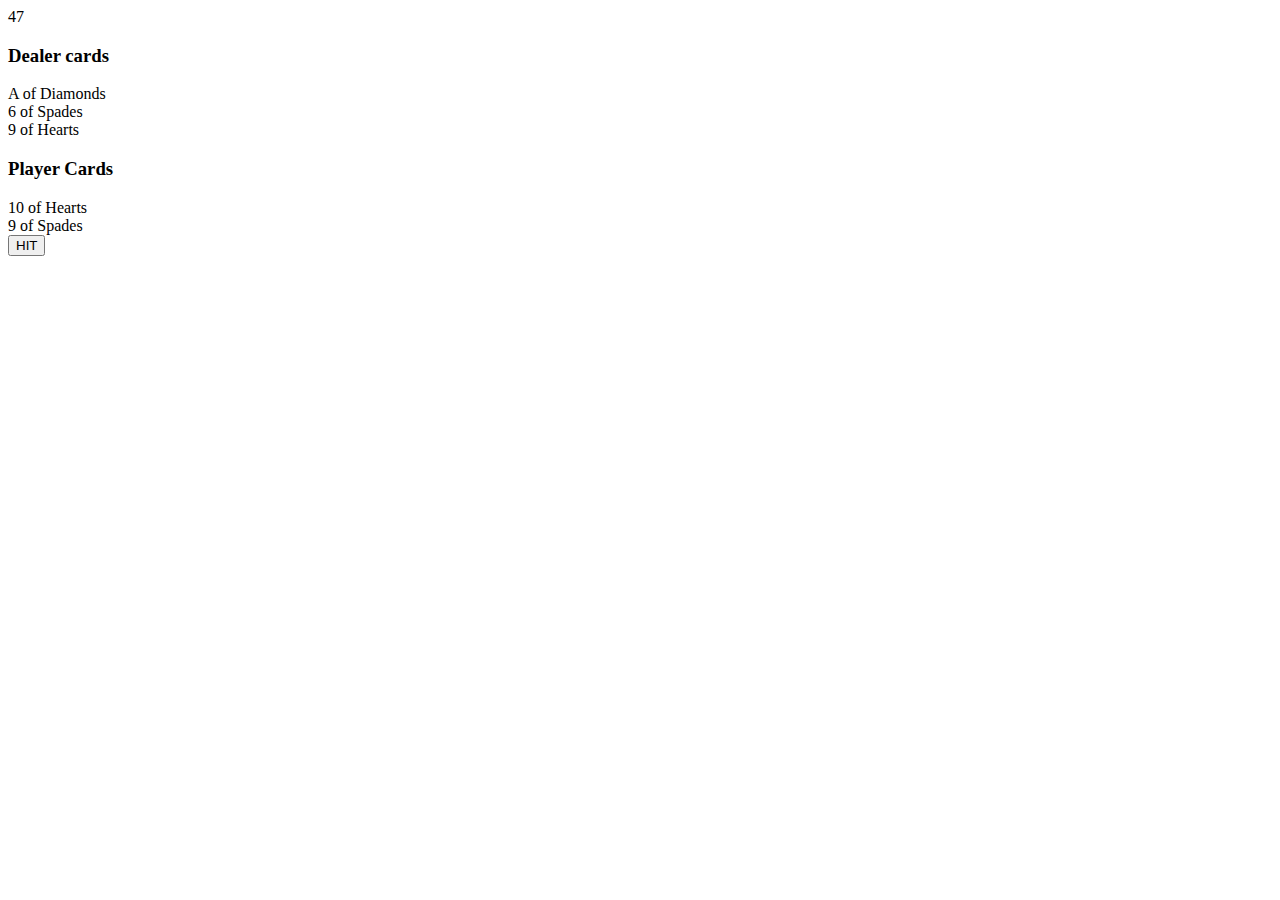
==== index.html @ 9b5a75bc "deal cards with hit button" ====
<!DOCTYPE html>
<html lang="en">
<head>
    <meta charset="UTF-8">
    <meta name="viewport" content="width=device-width, initial-scale=1.0">
    <meta http-equiv="X-UA-Compatible" content="ie=edge">
    <title>Blackjack</title>

    <!--styles-->
    <style></style>

   
</head>
<body>
    <div id="deck"></div>
    <div>
        <h3>Dealer cards</h3>
        <div id="dealer"></div>
    </div>
   <div>
       <h3>Player Cards</h3>
       <div id="player1"></div>
   </div>
   
    <button id="hit">HIT</button>
</body>
 <!--scripts -->
 <script src="./js/main.js"></script>
</html>
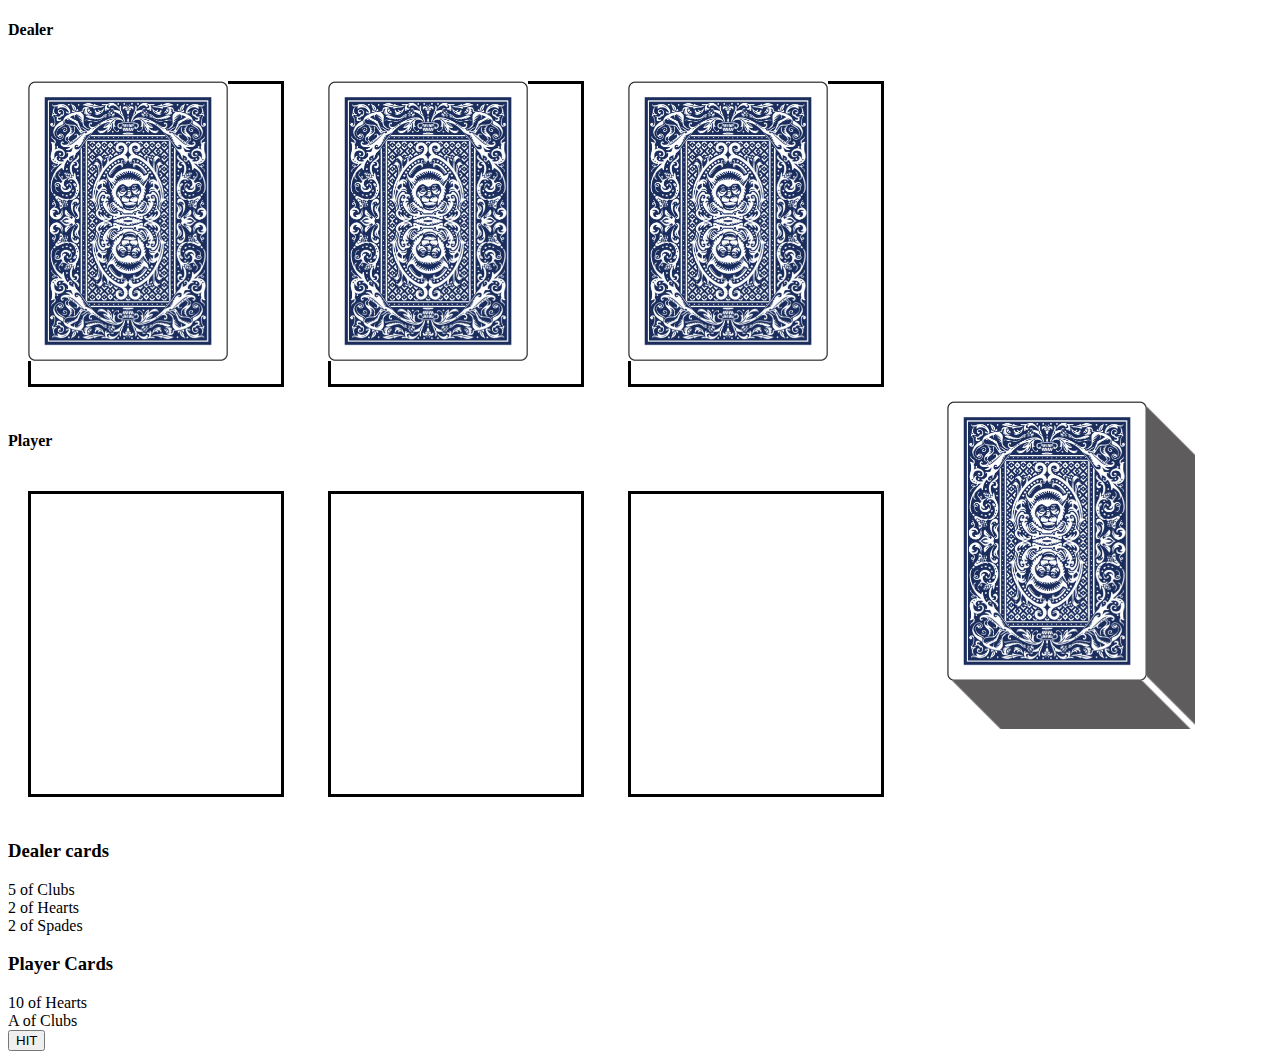
==== commit dfa28858: "merged with animations" ====
--- a/index.html
+++ b/index.html
@@ -7,12 +7,27 @@
     <title>Blackjack</title>
 
     <!--styles-->
-    <style></style>
+    <link rel="stylesheet" href="./flipping-card-css/fliping.css">
 
    
 </head>
 <body>
-    <div id="deck"></div>
+
+<div id="dealerCards">
+        <h4>Dealer</h4>
+        <div class="cardsPlaceholder"></div>
+        <div class="cardsPlaceholder"></div>
+        <div class="cardsPlaceholder"></div>
+    </div>
+    <div id="playerCards">
+        <h4>Player</h4>
+        <div class="cardsPlaceholder"></div>
+        <div class="cardsPlaceholder"></div>
+        <div class="cardsPlaceholder"></div>
+    
+    </div>
+    
+    <div id="playTable"></div>
     <div>
         <h3>Dealer cards</h3>
         <div id="dealer"></div>
--- a/flipping-card-css/fliping.css
+++ b/flipping-card-css/fliping.css
@@ -0,0 +1,75 @@
+/* entire container, keeps perspective */
+.flip-container {
+  perspective: 1000px;
+}
+/* flip the pane when hovered */
+/*.flip-container:hover .flipper,*/
+.flip-container.hover .flipper {
+  transform: rotateY(180deg);
+}
+
+.flip-container,
+.back,
+.front {
+  width: 320px;
+  height: 480px;
+}
+
+/* flip speed goes here */
+.flipper {
+  transition: 0.6s;
+  transform-style: preserve-3d;
+  position: relative;
+}
+
+/* hide front of pane during swap */
+.back,
+.front {
+  backface-visibility: hidden;
+
+  position: absolute;
+  top: 0;
+  left: 0;
+}
+
+/* back pane, placed above front */
+.back {
+  z-index: 2;
+  /* for firefox 31 */
+  transform: rotateY(0deg);
+}
+
+/* front, initially hidden pane */
+.front {
+  transform: rotateY(180deg);
+}
+
+
+/**/
+#playTable {
+  position: absolute;
+  top: 450px;
+  left: 996px;
+}
+.card{
+  width:200px;
+  height:280px;
+  position: fixed;
+  bottom:0;
+  right:0;
+}
+
+.cardsPlaceholder{
+  border:3px solid;
+  width:250px;
+  height: 300px;;
+  margin:20px;
+  display: inline-block;
+}
+.back {
+    background: url('./assets/playing-card2.jpg');
+    background-size:     cover;                     
+    background-repeat:   no-repeat;
+    background-position: center center;  
+    transition: 2s;
+}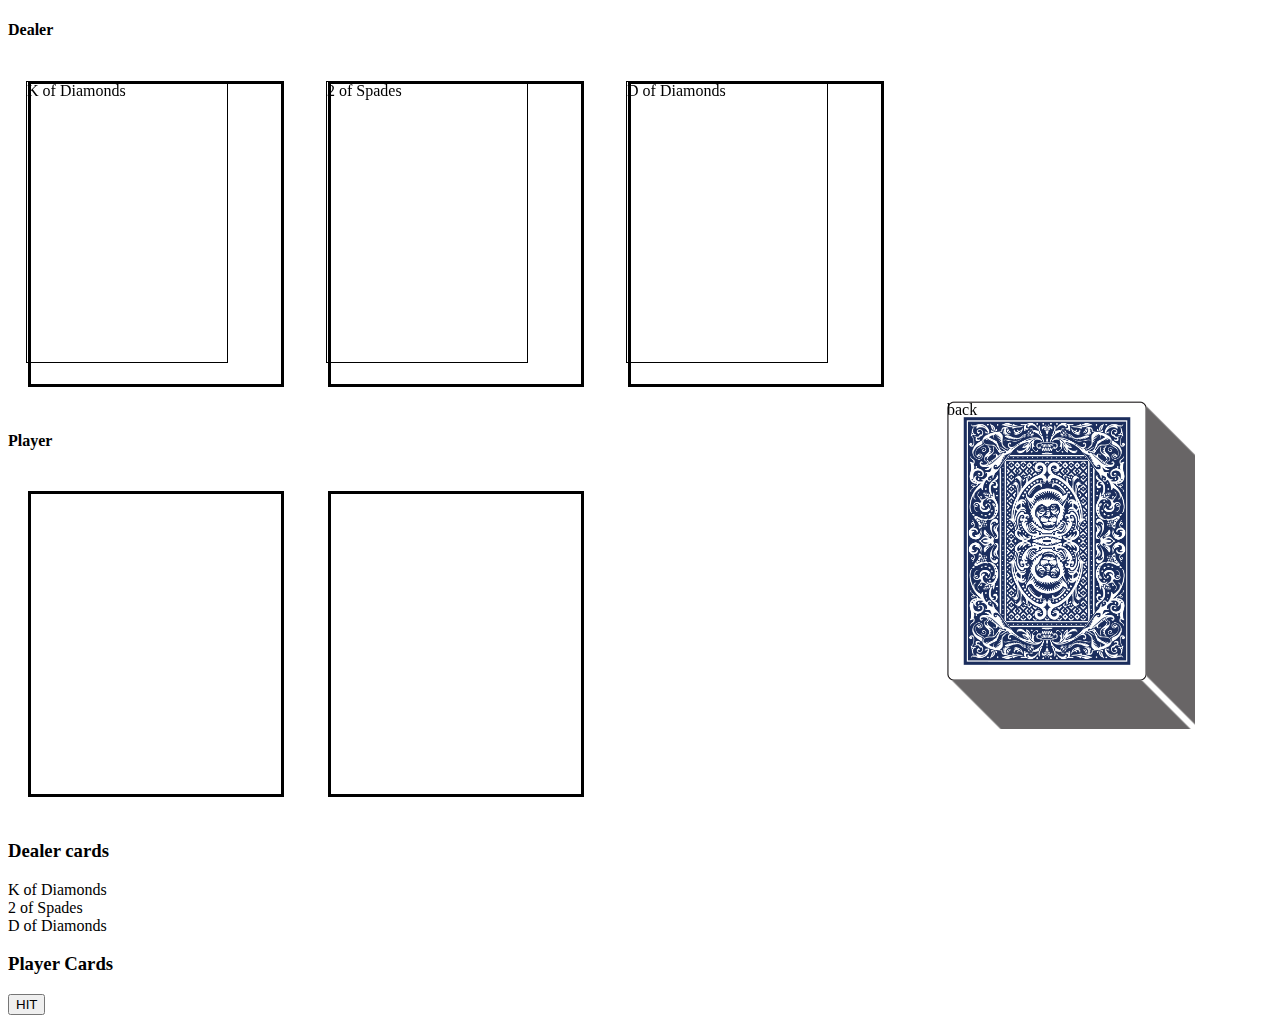
==== commit 46bb4614: "front side of the cards" ====
--- a/index.html
+++ b/index.html
@@ -23,8 +23,6 @@
         <h4>Player</h4>
         <div class="cardsPlaceholder"></div>
         <div class="cardsPlaceholder"></div>
-        <div class="cardsPlaceholder"></div>
-    
     </div>
     
     <div id="playTable"></div>
--- a/flipping-card-css/fliping.css
+++ b/flipping-card-css/fliping.css
@@ -11,13 +11,13 @@
 .flip-container,
 .back,
 .front {
-  width: 320px;
-  height: 480px;
+  width: 200px;
+  height: 280px;
 }
 
 /* flip speed goes here */
 .flipper {
-  transition: 0.6s;
+  transition: 2s;
   transform-style: preserve-3d;
   position: relative;
 }
@@ -42,6 +42,7 @@
 /* front, initially hidden pane */
 .front {
   transform: rotateY(180deg);
+  border:1px solid;
 }
 
 
@@ -57,6 +58,7 @@
   position: fixed;
   bottom:0;
   right:0;
+  transition: 2s;
 }
 
 .cardsPlaceholder{
@@ -71,5 +73,5 @@
     background-size:     cover;                     
     background-repeat:   no-repeat;
     background-position: center center;  
-    transition: 2s;
+   
 }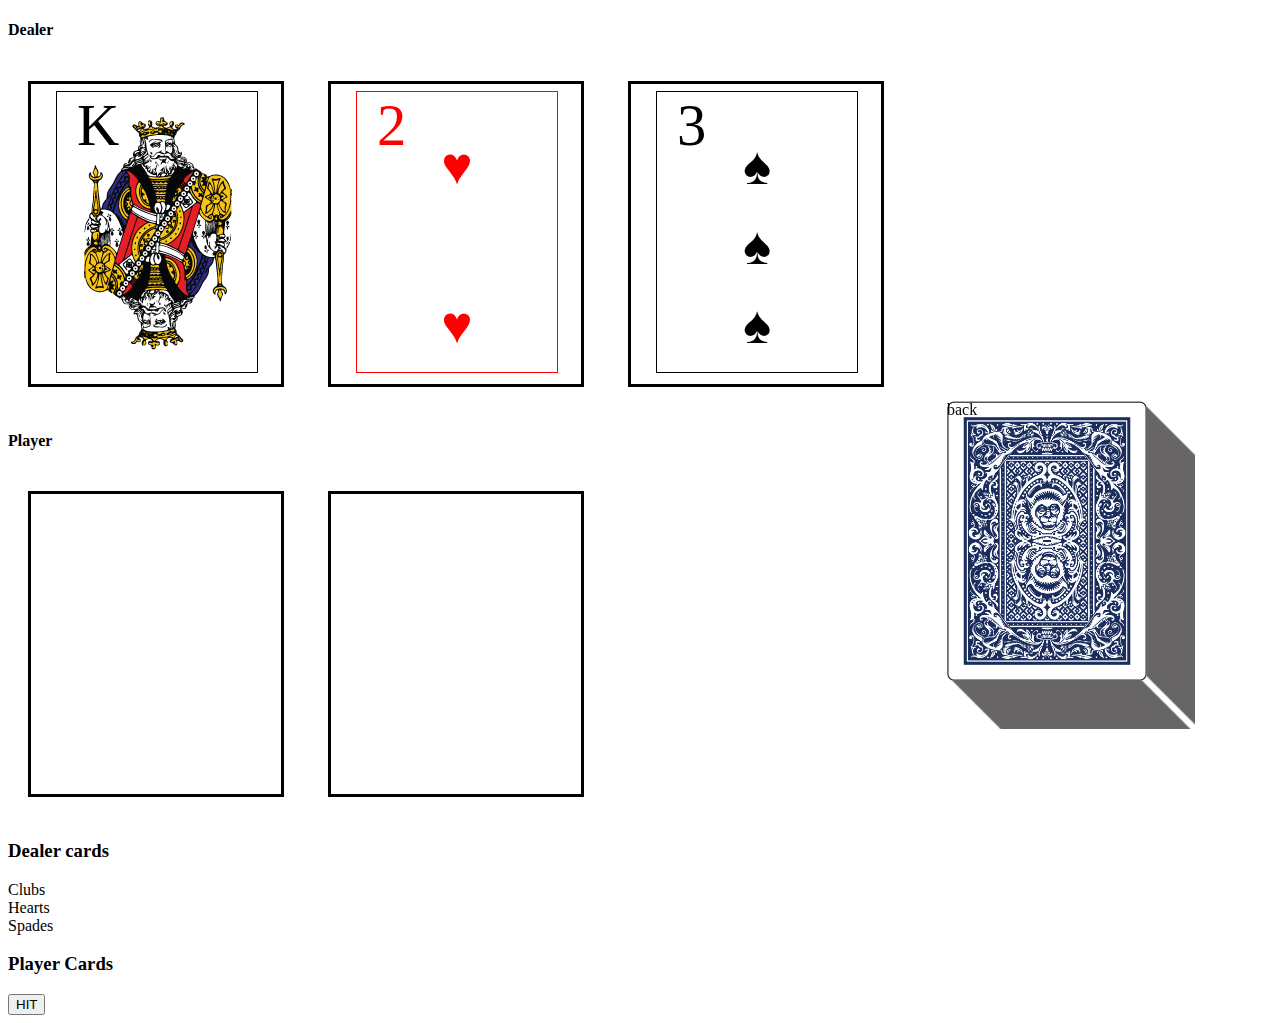
==== commit af73e706: "cards designed" ====
--- a/index.html
+++ b/index.html
@@ -8,6 +8,7 @@
 
     <!--styles-->
     <link rel="stylesheet" href="./flipping-card-css/fliping.css">
+    <link rel="stylesheet" href="./flipping-card-css/cards.css">
 
    
 </head>
--- a/flipping-card-css/cards.css
+++ b/flipping-card-css/cards.css
@@ -0,0 +1,206 @@
+.front.diamonds,
+.front.hearts{
+    color: red;
+}
+.rank-j.diamonds  { background-image: url(./assets/faces/JD.gif); }
+.rank-j.hearts { background-image: url(./assets/faces/JH.gif); }
+.rank-j.spades { background-image: url(./assets/faces/JS.gif); }
+.rank-j.clubs  { background-image: url(./assets/faces/JC.gif); }
+
+.rank-d.diamonds  { background-image: url(./assets/faces/QD.gif); }
+.rank-d.hearts { background-image: url(./assets/faces/QH.gif); }
+.rank-d.spades { background-image: url(./assets/faces/QS.gif); }
+.rank-d.clubs  { background-image: url(./assets/faces/QC.gif); }
+
+.rank-k.diamonds  { background-image: url(./assets/faces/KD.gif); }
+.rank-k.hearts { background-image: url(./assets/faces/KH.gif); }
+.rank-k.spades { background-image: url(./assets/faces/KS.gif); }
+.rank-k.clubs  { background-image: url(./assets/faces/KC.gif); }
+
+/*____________ symbols in the middle (faces as images) ____________*/
+
+.rank-j .suit:after,
+.rank-d .suit:after,
+.rank-k .suit:after {
+    content: '';
+}
+.rank-j,
+.rank-d,
+.rank-k,
+.joker {
+    background-repeat: no-repeat;
+    background-position: center;
+    /* @change: smaller cards: more negative distance from the left
+       bigger cards: 0 or more positive distance from the left */
+
+    /* for a centered full background image:
+    background-position: .35em 0;
+    -moz-background-size: contain;
+    -o-background-size: contain;
+    -webkit-background-size: contain;
+    -khtml-background-size: contain;
+    background-size: contain;
+    */
+}
+
+/*____________ symbols in the middle (suits, full) ____________*/
+
+/* diamonds */
+.rank-2.diamonds .suit:after {
+    content: "\2666 \A\A\2666";
+}
+.rank-3.diamonds .suit:after {
+    content: "\2666 \A\2666 \A\2666";
+}
+.rank-4.diamonds .suit:after {
+    content: "\2666\00A0\00A0\00A0\2666 \A\A\2666\00A0\00A0\00A0\2666";
+}
+.rank-5.diamonds .suit:after {
+    content: "\2666\00A0\00A0\00A0\2666 \A\2666 \A\2666\00A0\00A0\00A0\2666";
+}
+.rank-6.diamonds .suit:after {
+    content: "\2666\00A0\00A0\00A0\2666 \A\2666\00A0\00A0\00A0\2666 \A\2666\00A0\00A0\00A0\2666";
+}
+.rank-7.diamonds .suit:after {
+    content: "\2666\00A0\00A0\2666 \A\2666\00A0\2666\00A0\2666 \A\2666\00A0\00A0\2666";
+}
+.rank-8.diamonds .suit:after {
+    content: "\2666\00A0\2666\00A0\2666 \A\2666\00A0\00A0\2666 \A\2666\00A0\2666\00A0\2666";
+}
+.rank-9.diamonds .suit:after {
+    content: "\2666\00A0\2666\00A0\2666 \A\2666\00A0\2666\00A0\2666 \A\2666\00A0\2666\00A0\2666";
+}
+.rank-10.diamonds .suit:after {
+    content: "\2666\00A0\2666\00A0\2666 \A\2666\00A0\2666\00A0\2666\00A0\2666 \A\2666\00A0\2666\00A0\2666";
+}
+
+/* hearts */
+.rank-2.hearts .suit:after {
+    content: "\2665 \A\A\2665";
+}
+.rank-3.hearts .suit:after {
+    content: "\2665 \A\2665 \A\2665";
+}
+.rank-4.hearts .suit:after {
+    content: "\2665\00A0\00A0\00A0\2665 \A\A\2665\00A0\00A0\00A0\2665";
+}
+.rank-5.hearts .suit:after {
+    content: "\2665\00A0\00A0\00A0\2665 \A\2665 \A\2665\00A0\00A0\00A0\2665";
+}
+.rank-6.hearts .suit:after {
+    content: "\2665\00A0\00A0\00A0\2665 \A\2665\00A0\00A0\00A0\2665 \A\2665\00A0\00A0\00A0\2665";
+}
+.rank-7.hearts .suit:after {
+    content: "\2665\00A0\00A0\2665 \A\2665\00A0\2665\00A0\2665 \A\2665\00A0\00A0\2665";
+}
+.rank-8.hearts .suit:after {
+    content: "\2665\00A0\2665\00A0\2665 \A\2665\00A0\00A0\2665 \A\2665\00A0\2665\00A0\2665";
+}
+.rank-9.hearts .suit:after {
+    content: "\2665\00A0\2665\00A0\2665 \A\2665\00A0\2665\00A0\2665 \A\2665\00A0\2665\00A0\2665";
+}
+.rank-10.hearts .suit:after {
+    content: "\2665\00A0\2665\00A0\2665 \A\2665\00A0\2665\00A0\2665\00A0\2665 \A\2665\00A0\2665\00A0\2665";
+}
+
+/* spades */
+.rank-2.spades .suit:after {
+    content: "\2660 \A\A\2660";
+}
+.rank-3.spades .suit:after {
+    content: "\2660 \A\2660 \A\2660";
+}
+.rank-4.spades .suit:after {
+    content: "\2660\00A0\00A0\00A0\2660 \A\A\2660\00A0\00A0\00A0\2660";
+}
+.rank-5.spades .suit:after {
+    content: "\2660\00A0\00A0\00A0\2660 \A\2660 \A\2660\00A0\00A0\00A0\2660";
+}
+.rank-6.spades .suit:after {
+    content: "\2660\00A0\00A0\00A0\2660 \A\2660\00A0\00A0\00A0\2660 \A\2660\00A0\00A0\00A0\2660";
+}
+.rank-7.spades .suit:after {
+    content: "\2660\00A0\00A0\2660 \A\2660\00A0\2660\00A0\2660 \A\2660\00A0\00A0\2660";
+}
+.rank-8.spades .suit:after {
+    content: "\2660\00A0\2660\00A0\2660 \A\2660\00A0\00A0\2660 \A\2660\00A0\2660\00A0\2660";
+}
+.rank-9.spades .suit:after {
+    content: "\2660\00A0\2660\00A0\2660 \A\2660\00A0\2660\00A0\2660 \A\2660\00A0\2660\00A0\2660";
+}
+.rank-10.spades .suit:after {
+    content: "\2660\00A0\2660\00A0\2660 \A\2660\00A0\2660\00A0\2660\00A0\2660 \A\2660\00A0\2660\00A0\2660";
+}
+
+/* clubs */
+.rank-2.clubs .suit:after {
+    content: "\2663 \A\A\2663";
+}
+.rank-3.clubs .suit:after {
+    content: "\2663 \A\2663 \A\2663";
+}
+.rank-4.clubs .suit:after {
+    content: "\2663\00A0\00A0\00A0\2663 \A\A\2663\00A0\00A0\00A0\2663";
+}
+.rank-5.clubs .suit:after {
+    content: "\2663\00A0\00A0\00A0\2663 \A\2663 \A\2663\00A0\00A0\00A0\2663";
+}
+.rank-6.clubs .suit:after {
+    content: "\2663\00A0\00A0\00A0\2663 \A\2663\00A0\00A0\00A0\2663 \A\2663\00A0\00A0\00A0\2663";
+}
+.rank-7.clubs .suit:after {
+    content: "\2663\00A0\00A0\2663 \A\2663\00A0\2663\00A0\2663 \A\2663\00A0\00A0\2663";
+}
+.rank-8.clubs .suit:after {
+    content: "\2663\00A0\2663\00A0\2663 \A\2663\00A0\00A0\2663 \A\2663\00A0\2663\00A0\2663";
+}
+.rank-9.clubs .suit:after {
+    content: "\2663\00A0\2663\00A0\2663 \A\2663\00A0\2663\00A0\2663 \A\2663\00A0\2663\00A0\2663";
+}
+.rank-10.clubs .suit:after {
+    content: "\2663\00A0\2663\00A0\2663 \A\2663\00A0\2663\00A0\2663\00A0\2663 \A\2663\00A0\2663\00A0\2663";
+}
+/* big suits in middle */
+.simpleCards  .suit:after,
+ .rank-a .suit:after {
+    font-family: Arial, sans-serif;
+    line-height: 1.9;
+    font-size: 13em;
+    bottom: .35em;
+}
+.simpleCards .diams .suit:after,
+ .rank-a.diams .suit:after {
+    content: "\2666";
+    right: .4em;
+}
+.simpleCards .hearts .suit:after,
+ .rank-a.hearts .suit:after {
+    content: "\2665";
+    right: .35em;
+}
+.simpleCards .spades .suit:after,
+ .rank-a.spades .suit:after {
+    content: "\2660";
+    right: .35em;
+}
+.simpleCards .clubs .suit:after,
+ .rank-a.clubs .suit:after {
+    content: "\2663";
+    right: .3em;
+}
+
+
+
+.suit:after {
+    display: block;
+    margin-top: -0.6em;
+    text-align: center;
+    white-space: pre;
+    line-height: 1.5;
+    font-size: 3.3em;
+    word-spacing: -0.15em;
+}
+.rank {
+    font-size: 44pt;
+    padding-left: 20px;
+}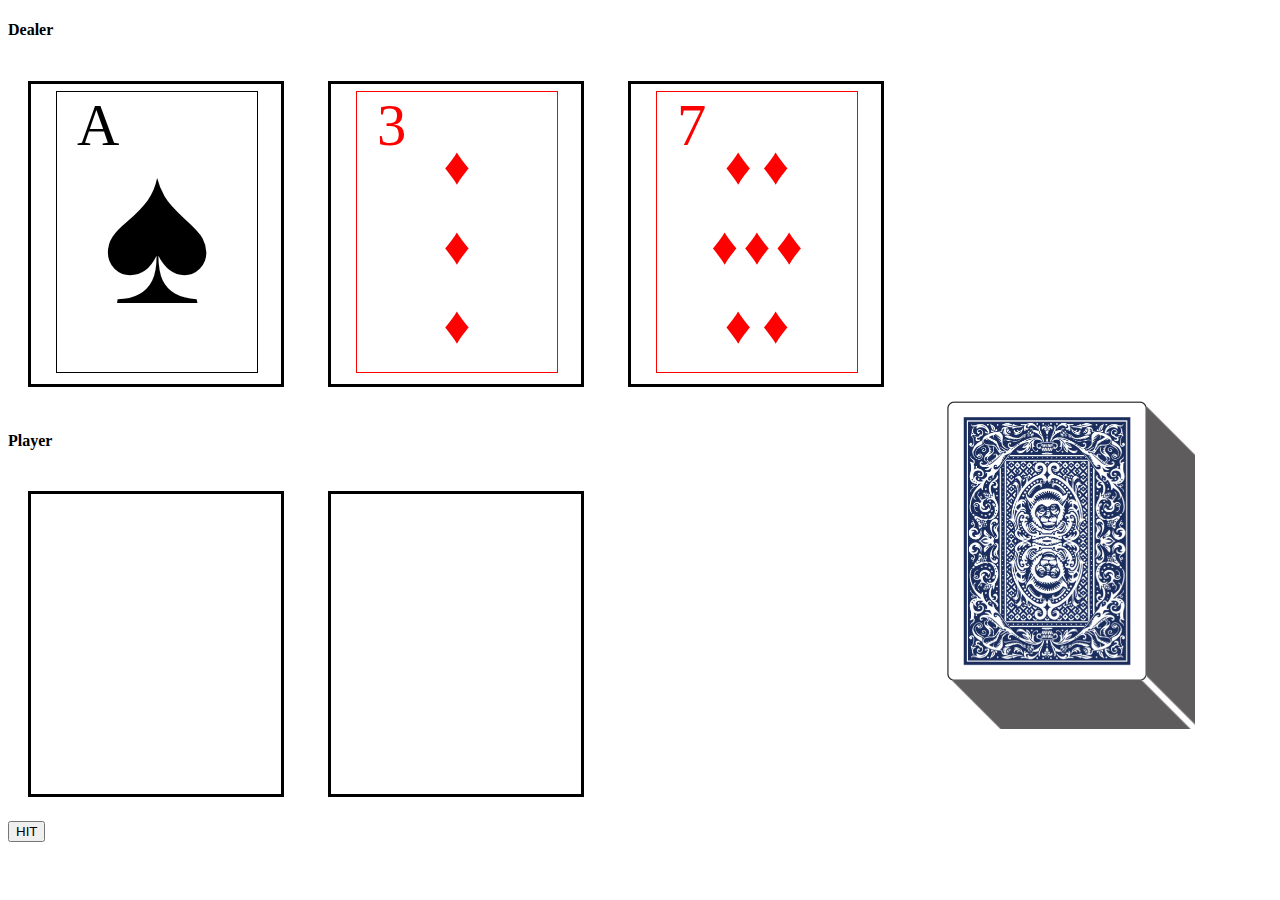
==== commit f1ff427f: "fixes" ====
--- a/index.html
+++ b/index.html
@@ -27,15 +27,7 @@
     </div>
     
     <div id="playTable"></div>
-    <div>
-        <h3>Dealer cards</h3>
-        <div id="dealer"></div>
-    </div>
-   <div>
-       <h3>Player Cards</h3>
-       <div id="player1"></div>
-   </div>
-   
+
     <button id="hit">HIT</button>
 </body>
  <!--scripts -->
--- a/flipping-card-css/cards.css
+++ b/flipping-card-css/cards.css
@@ -1,3 +1,8 @@
+
+.front{
+    background-color: white;
+}
+
 .front.diamonds,
 .front.hearts{
     color: red;
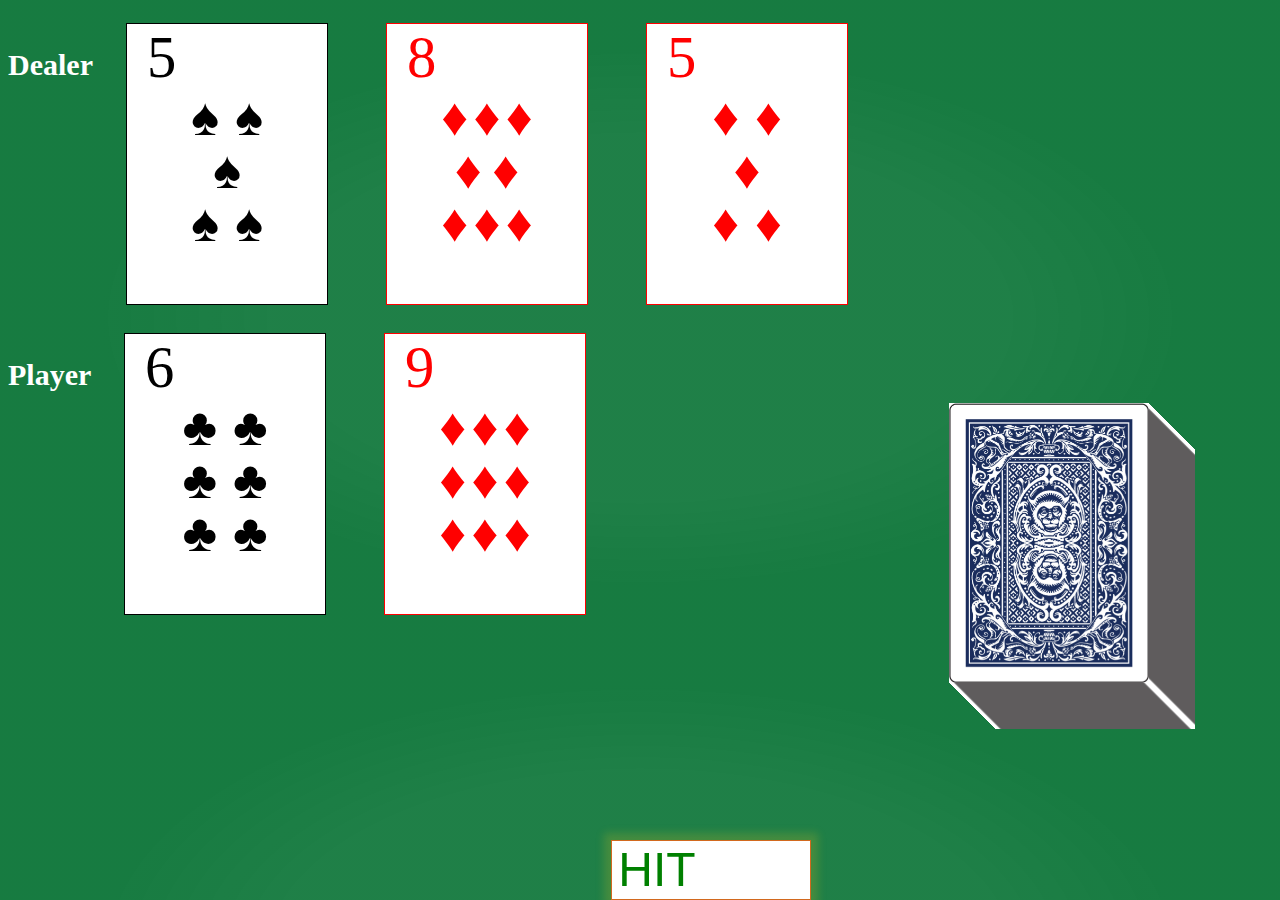
==== commit c9d5b535: "remove working files and responsive styles added" ====
--- a/index.html
+++ b/index.html
@@ -7,9 +7,9 @@
     <title>Blackjack</title>
 
     <!--styles-->
-    <link rel="stylesheet" href="./flipping-card-css/fliping.css">
-    <link rel="stylesheet" href="./flipping-card-css/cards.css">
-
+    <link rel="stylesheet" href="./css/style.css">
+    <link rel="stylesheet" href="./css/cards.css">
+    <link rel="stylesheet" href="./css/responsive.css">
    
 </head>
 <body>
--- a/css/style.css
+++ b/css/style.css
@@ -0,0 +1,114 @@
+body {
+  background: -moz-radial-gradient(center, ellipse cover, rgba(0,110,46,0.88) 0%, rgba(0,110,46,0.88) 40%, rgba(0,110,46,0.91) 60%, rgba(0,110,46,0.91) 100%); /* FF3.6-15 */
+background: -webkit-radial-gradient(center, ellipse cover, rgba(0,110,46,0.88) 0%,rgba(0,110,46,0.88) 40%,rgba(0,110,46,0.91) 60%,rgba(0,110,46,0.91) 100%); /* Chrome10-25,Safari5.1-6 */
+background: radial-gradient(ellipse at center, rgba(0,110,46,0.88) 0%,rgba(0,110,46,0.88) 40%,rgba(0,110,46,0.91) 60%,rgba(0,110,46,0.91) 100%); /* W3C, IE10+, FF16+, Chrome26+, Opera12+, Safari7+ */
+filter: progid:DXImageTransform.Microsoft.gradient( startColorstr='#e0006e2e', endColorstr='#e8006e2e',GradientType=1 ); /* IE6-9 fallback on horizontal gradient */
+}
+div#dealerCards h4, #playerCards h4 {
+  font-size: 30px;
+  color: white;
+}
+button#hit {
+  position: fixed;
+  bottom: 0;
+  box-shadow: 0px 0px 8px 7px rgba(210, 188, 30, 0.22);
+  cursor: pointer;
+  width: 200px;
+  height: 60px;
+  border: 1px solid chocolate;
+  background-color: white;
+  color: green;
+  font-size: 3em;
+}
+
+button#hit:hover {
+  text-shadow: -3px 2px 3px  chocolate;
+}
+
+
+div#dealerCards {
+  display: flex;
+}
+
+div#playerCards {
+  display: inline-flex;
+}
+
+button#hit {
+  display: inline-flex;
+}
+/* entire container, keeps perspective */
+.flip-container {
+  perspective: 1000px;
+}
+/* flip the pane when hovered */
+/*.flip-container:hover .flipper,*/
+.flip-container.hover .flipper {
+  transform: rotateY(180deg);
+}
+
+.flip-container,
+.back,
+.front {
+  width: 200px;
+  height: 280px;
+}
+
+/* flip speed goes here */
+.flipper {
+  transition: 2s;
+  transform-style: preserve-3d;
+  position: relative;
+}
+
+/* hide front of pane during swap */
+.back,
+.front {
+  backface-visibility: hidden;
+
+  position: absolute;
+  top: 0;
+  left: 0;
+}
+
+/* back pane, placed above front */
+.back {
+  z-index: 2;
+  /* for firefox 31 */
+  transform: rotateY(0deg);
+}
+
+/* front, initially hidden pane */
+.front {
+  transform: rotateY(180deg);
+  border:1px solid;
+}
+
+
+/**/
+#playTable {
+  position: absolute;
+  top: 450px;
+  left: 996px;
+}
+.card{
+  width:200px;
+  height:280px;
+  position: fixed;
+  bottom:0;
+  right:0;
+  transition: 2s;
+}
+
+.cardsPlaceholder{
+  width:250px;
+  height: 300px;;
+  margin:5px;
+  display: inline-block;
+}
+.back {
+    background: url('../assets/playing-card2.jpg');
+    background-size:     cover;                     
+    background-repeat:   no-repeat;
+    background-position: center center;  
+}--- a/css/cards.css
+++ b/css/cards.css
@@ -0,0 +1,211 @@
+
+.front{
+    background-color: white;
+}
+
+.front.diamonds,
+.front.hearts{
+    color: red;
+}
+.rank-j.diamonds  { background-image: url(../assets/faces/JD.gif); }
+.rank-j.hearts { background-image: url(../assets/faces/JH.gif); }
+.rank-j.spades { background-image: url(../assets/faces/JS.gif); }
+.rank-j.clubs  { background-image: url(../assets/faces/JC.gif); }
+
+.rank-d.diamonds  { background-image: url(../assets/faces/QD.gif); }
+.rank-d.hearts { background-image: url(../assets/faces/QH.gif); }
+.rank-d.spades { background-image: url(../assets/faces/QS.gif); }
+.rank-d.clubs  { background-image: url(../assets/faces/QC.gif); }
+
+.rank-k.diamonds  { background-image: url(../assets/faces/KD.gif); }
+.rank-k.hearts { background-image: url(../assets/faces/KH.gif); }
+.rank-k.spades { background-image: url(../assets/faces/KS.gif); }
+.rank-k.clubs  { background-image: url(../assets/faces/KC.gif); }
+
+/*____________ symbols in the middle (faces as images) ____________*/
+
+.rank-j .suit:after,
+.rank-d .suit:after,
+.rank-k .suit:after {
+    content: '';
+}
+.rank-j,
+.rank-d,
+.rank-k,
+.joker {
+    background-repeat: no-repeat;
+    background-position: center;
+    /* @change: smaller cards: more negative distance from the left
+       bigger cards: 0 or more positive distance from the left */
+
+    /* for a centered full background image:
+    background-position: .35em 0;
+    -moz-background-size: contain;
+    -o-background-size: contain;
+    -webkit-background-size: contain;
+    -khtml-background-size: contain;
+    background-size: contain;
+    */
+}
+
+/*____________ symbols in the middle (suits, full) ____________*/
+
+/* diamonds */
+.rank-2.diamonds .suit:after {
+    content: "\2666 \A\A\2666";
+}
+.rank-3.diamonds .suit:after {
+    content: "\2666 \A\2666 \A\2666";
+}
+.rank-4.diamonds .suit:after {
+    content: "\2666\00A0\00A0\00A0\2666 \A\A\2666\00A0\00A0\00A0\2666";
+}
+.rank-5.diamonds .suit:after {
+    content: "\2666\00A0\00A0\00A0\2666 \A\2666 \A\2666\00A0\00A0\00A0\2666";
+}
+.rank-6.diamonds .suit:after {
+    content: "\2666\00A0\00A0\00A0\2666 \A\2666\00A0\00A0\00A0\2666 \A\2666\00A0\00A0\00A0\2666";
+}
+.rank-7.diamonds .suit:after {
+    content: "\2666\00A0\00A0\2666 \A\2666\00A0\2666\00A0\2666 \A\2666\00A0\00A0\2666";
+}
+.rank-8.diamonds .suit:after {
+    content: "\2666\00A0\2666\00A0\2666 \A\2666\00A0\00A0\2666 \A\2666\00A0\2666\00A0\2666";
+}
+.rank-9.diamonds .suit:after {
+    content: "\2666\00A0\2666\00A0\2666 \A\2666\00A0\2666\00A0\2666 \A\2666\00A0\2666\00A0\2666";
+}
+.rank-10.diamonds .suit:after {
+    content: "\2666\00A0\2666\00A0\2666 \A\2666\00A0\2666\00A0\2666\00A0\2666 \A\2666\00A0\2666\00A0\2666";
+}
+
+/* hearts */
+.rank-2.hearts .suit:after {
+    content: "\2665 \A\A\2665";
+}
+.rank-3.hearts .suit:after {
+    content: "\2665 \A\2665 \A\2665";
+}
+.rank-4.hearts .suit:after {
+    content: "\2665\00A0\00A0\00A0\2665 \A\A\2665\00A0\00A0\00A0\2665";
+}
+.rank-5.hearts .suit:after {
+    content: "\2665\00A0\00A0\00A0\2665 \A\2665 \A\2665\00A0\00A0\00A0\2665";
+}
+.rank-6.hearts .suit:after {
+    content: "\2665\00A0\00A0\00A0\2665 \A\2665\00A0\00A0\00A0\2665 \A\2665\00A0\00A0\00A0\2665";
+}
+.rank-7.hearts .suit:after {
+    content: "\2665\00A0\00A0\2665 \A\2665\00A0\2665\00A0\2665 \A\2665\00A0\00A0\2665";
+}
+.rank-8.hearts .suit:after {
+    content: "\2665\00A0\2665\00A0\2665 \A\2665\00A0\00A0\2665 \A\2665\00A0\2665\00A0\2665";
+}
+.rank-9.hearts .suit:after {
+    content: "\2665\00A0\2665\00A0\2665 \A\2665\00A0\2665\00A0\2665 \A\2665\00A0\2665\00A0\2665";
+}
+.rank-10.hearts .suit:after {
+    content: "\2665\00A0\2665\00A0\2665 \A\2665\00A0\2665\00A0\2665\00A0\2665 \A\2665\00A0\2665\00A0\2665";
+}
+
+/* spades */
+.rank-2.spades .suit:after {
+    content: "\2660 \A\A\2660";
+}
+.rank-3.spades .suit:after {
+    content: "\2660 \A\2660 \A\2660";
+}
+.rank-4.spades .suit:after {
+    content: "\2660\00A0\00A0\00A0\2660 \A\A\2660\00A0\00A0\00A0\2660";
+}
+.rank-5.spades .suit:after {
+    content: "\2660\00A0\00A0\00A0\2660 \A\2660 \A\2660\00A0\00A0\00A0\2660";
+}
+.rank-6.spades .suit:after {
+    content: "\2660\00A0\00A0\00A0\2660 \A\2660\00A0\00A0\00A0\2660 \A\2660\00A0\00A0\00A0\2660";
+}
+.rank-7.spades .suit:after {
+    content: "\2660\00A0\00A0\2660 \A\2660\00A0\2660\00A0\2660 \A\2660\00A0\00A0\2660";
+}
+.rank-8.spades .suit:after {
+    content: "\2660\00A0\2660\00A0\2660 \A\2660\00A0\00A0\2660 \A\2660\00A0\2660\00A0\2660";
+}
+.rank-9.spades .suit:after {
+    content: "\2660\00A0\2660\00A0\2660 \A\2660\00A0\2660\00A0\2660 \A\2660\00A0\2660\00A0\2660";
+}
+.rank-10.spades .suit:after {
+    content: "\2660\00A0\2660\00A0\2660 \A\2660\00A0\2660\00A0\2660\00A0\2660 \A\2660\00A0\2660\00A0\2660";
+}
+
+/* clubs */
+.rank-2.clubs .suit:after {
+    content: "\2663 \A\A\2663";
+}
+.rank-3.clubs .suit:after {
+    content: "\2663 \A\2663 \A\2663";
+}
+.rank-4.clubs .suit:after {
+    content: "\2663\00A0\00A0\00A0\2663 \A\A\2663\00A0\00A0\00A0\2663";
+}
+.rank-5.clubs .suit:after {
+    content: "\2663\00A0\00A0\00A0\2663 \A\2663 \A\2663\00A0\00A0\00A0\2663";
+}
+.rank-6.clubs .suit:after {
+    content: "\2663\00A0\00A0\00A0\2663 \A\2663\00A0\00A0\00A0\2663 \A\2663\00A0\00A0\00A0\2663";
+}
+.rank-7.clubs .suit:after {
+    content: "\2663\00A0\00A0\2663 \A\2663\00A0\2663\00A0\2663 \A\2663\00A0\00A0\2663";
+}
+.rank-8.clubs .suit:after {
+    content: "\2663\00A0\2663\00A0\2663 \A\2663\00A0\00A0\2663 \A\2663\00A0\2663\00A0\2663";
+}
+.rank-9.clubs .suit:after {
+    content: "\2663\00A0\2663\00A0\2663 \A\2663\00A0\2663\00A0\2663 \A\2663\00A0\2663\00A0\2663";
+}
+.rank-10.clubs .suit:after {
+    content: "\2663\00A0\2663\00A0\2663 \A\2663\00A0\2663\00A0\2663\00A0\2663 \A\2663\00A0\2663\00A0\2663";
+}
+/* big suits in middle */
+.simpleCards  .suit:after,
+ .rank-a .suit:after {
+    font-family: Arial, sans-serif;
+    line-height: 1.9;
+    font-size: 6em;
+    bottom: .35em;
+}
+.simpleCards .diamonds .suit:after,
+ .rank-a.diamonds .suit:after {
+    content: "\2666";
+    right: .4em;
+}
+.simpleCards .hearts .suit:after,
+ .rank-a.hearts .suit:after {
+    content: "\2665";
+    right: .35em;
+}
+.simpleCards .spades .suit:after,
+ .rank-a.spades .suit:after {
+    content: "\2660";
+    right: .35em;
+}
+.simpleCards .clubs .suit:after,
+ .rank-a.clubs .suit:after {
+    content: "\2663";
+    right: .3em;
+}
+
+
+
+.suit:after {
+    display: block;
+    margin-top: 0em;
+    text-align: center;
+    white-space: pre;
+    line-height: 1;
+    font-size: 3.3em;
+    word-spacing: -0.15em;
+}
+.rank {
+    font-size: 44pt;
+    padding-left: 20px;
+}--- a/css/responsive.css
+++ b/css/responsive.css
@@ -0,0 +1,79 @@
+/* Large desktop */
+@media (min-width: 1200px) { 
+    
+}
+
+/* Portrait tablet to landscape and desktop */
+@media (min-width: 480px) and (max-width: 979px) {
+   body{
+       background-color: blueviolet;    
+   }
+   .cardsPlaceholder {
+       width: 220px;
+       height: 250px;
+     
+       }
+       .flip-container, .back, .front, card {
+       width: 150px;
+       height: 230px;
+       }
+       #playTable {
+       top: 363px;
+       left: 684px;
+     }
+     .card{
+           font-size: 0.7em;
+     }
+     .rank-j, .rank-d, .rank-k, .joker {
+
+   background-size: 84%;
+     }
+     .rank {
+   font-size: 3em;
+     }
+     .suit:after {
+
+margin-top: -0.3em;
+
+line-height: 1.5;
+
+}
+}
+
+
+/* Landscape phones and down */
+@media (max-width: 480px) { 
+   body{
+       background-color: yellowgreen;
+   }
+   .cardsPlaceholder {
+       width: 100px;
+       height: 180px;
+     
+       }
+       .flip-container, .back, .front, card {
+       width: 100px;
+       height: 150px;
+       }
+       #playTable {
+        top: 508px;
+        left: 174px;
+    }
+     .card{
+           font-size: 0.7em;
+     }
+     .rank-j, .rank-d, .rank-k, .joker {
+
+   background-size: 84%;
+     }
+     .rank {
+   font-size: 3em;
+     }
+     .suit:after {
+
+margin-top: -0.3em;
+
+line-height: 0.8;
+
+}
+}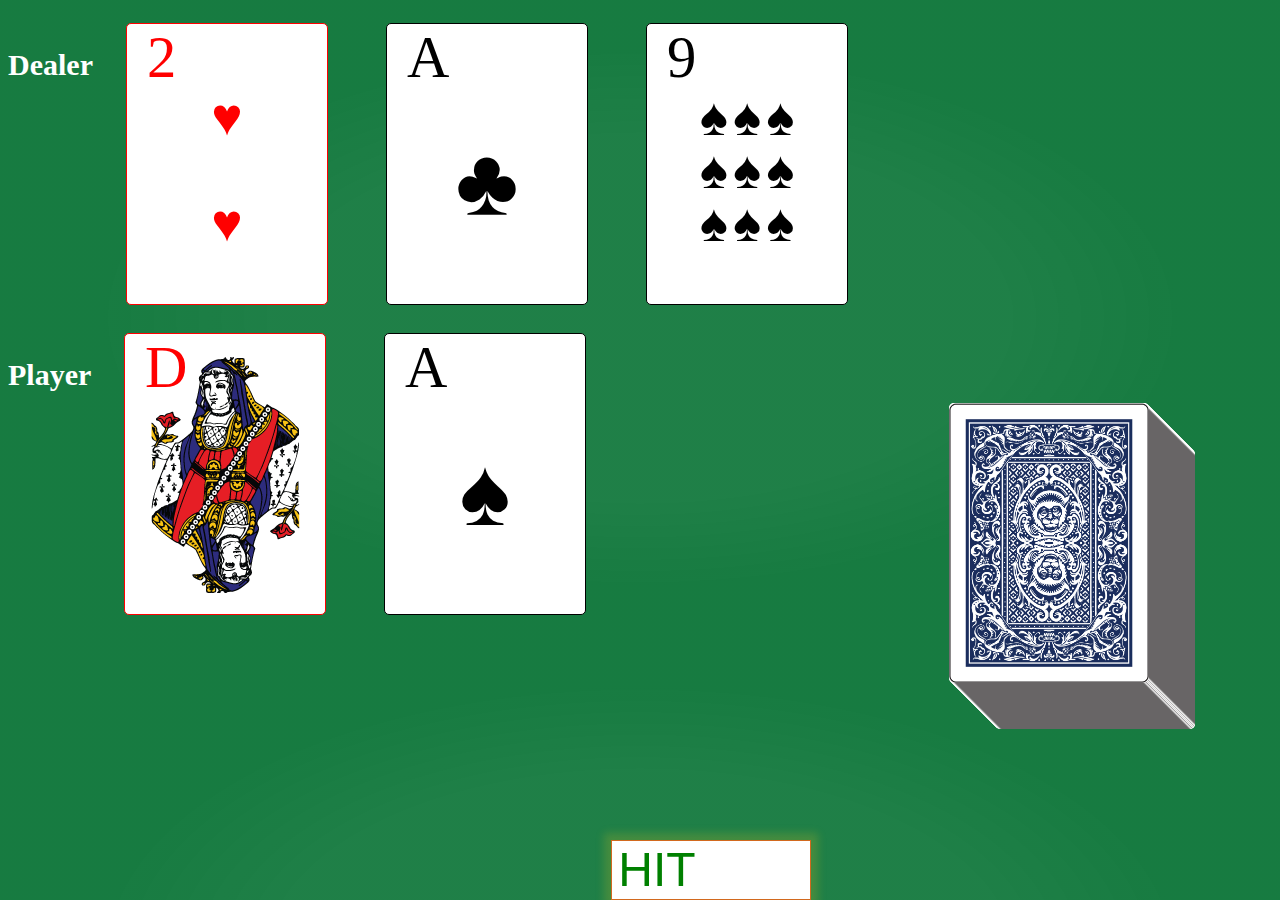
==== commit 44e63f71: "favicon added" ====
--- a/index.html
+++ b/index.html
@@ -1,6 +1,24 @@
 <!DOCTYPE html>
 <html lang="en">
+
 <head>
+    <link rel="apple-touch-icon" sizes="57x57" href="./assets/favicon/apple-icon-57x57.png">
+    <link rel="apple-touch-icon" sizes="60x60" href="./assets/favicon/apple-icon-60x60.png">
+    <link rel="apple-touch-icon" sizes="72x72" href="./assets/favicon/apple-icon-72x72.png">
+    <link rel="apple-touch-icon" sizes="76x76" href="./assets/favicon/apple-icon-76x76.png">
+    <link rel="apple-touch-icon" sizes="114x114" href="./assets/favicon/apple-icon-114x114.png">
+    <link rel="apple-touch-icon" sizes="120x120" href="./assets/favicon/apple-icon-120x120.png">
+    <link rel="apple-touch-icon" sizes="144x144" href="./assets/favicon/apple-icon-144x144.png">
+    <link rel="apple-touch-icon" sizes="152x152" href="./assets/favicon/apple-icon-152x152.png">
+    <link rel="apple-touch-icon" sizes="180x180" href="./assets/favicon/apple-icon-180x180.png">
+    <link rel="icon" type="image/png" sizes="192x192" href="./assets/favicon/android-icon-192x192.png">
+    <link rel="icon" type="image/png" sizes="32x32" href="./assets/favicon/favicon-32x32.png">
+    <link rel="icon" type="image/png" sizes="96x96" href="./assets/favicon/favicon-96x96.png">
+    <link rel="icon" type="image/png" sizes="16x16" href="./assets/favicon/favicon-16x16.png">
+    <link rel="manifest" href="./assets/favicon/manifest.json">
+    <meta name="msapplication-TileColor" content="#ffffff">
+    <meta name="msapplication-TileImage" content="./assets/favicon/ms-icon-144x144.png">
+    <meta name="theme-color" content="#ffffff">
     <meta charset="UTF-8">
     <meta name="viewport" content="width=device-width, initial-scale=1.0">
     <meta http-equiv="X-UA-Compatible" content="ie=edge">
@@ -10,11 +28,12 @@
     <link rel="stylesheet" href="./css/style.css">
     <link rel="stylesheet" href="./css/cards.css">
     <link rel="stylesheet" href="./css/responsive.css">
-   
+
 </head>
+
 <body>
 
-<div id="dealerCards">
+    <div id="dealerCards">
         <h4>Dealer</h4>
         <div class="cardsPlaceholder"></div>
         <div class="cardsPlaceholder"></div>
@@ -25,11 +44,12 @@
         <div class="cardsPlaceholder"></div>
         <div class="cardsPlaceholder"></div>
     </div>
-    
+
     <div id="playTable"></div>
 
     <button id="hit">HIT</button>
 </body>
- <!--scripts -->
- <script src="./js/main.js"></script>
+<!--scripts -->
+<script src="./js/main.js"></script>
+
 </html>--- a/css/style.css
+++ b/css/style.css
@@ -50,6 +50,7 @@
 .flip-container,
 .back,
 .front {
+  border-radius: 5px;
   width: 200px;
   height: 280px;
 }
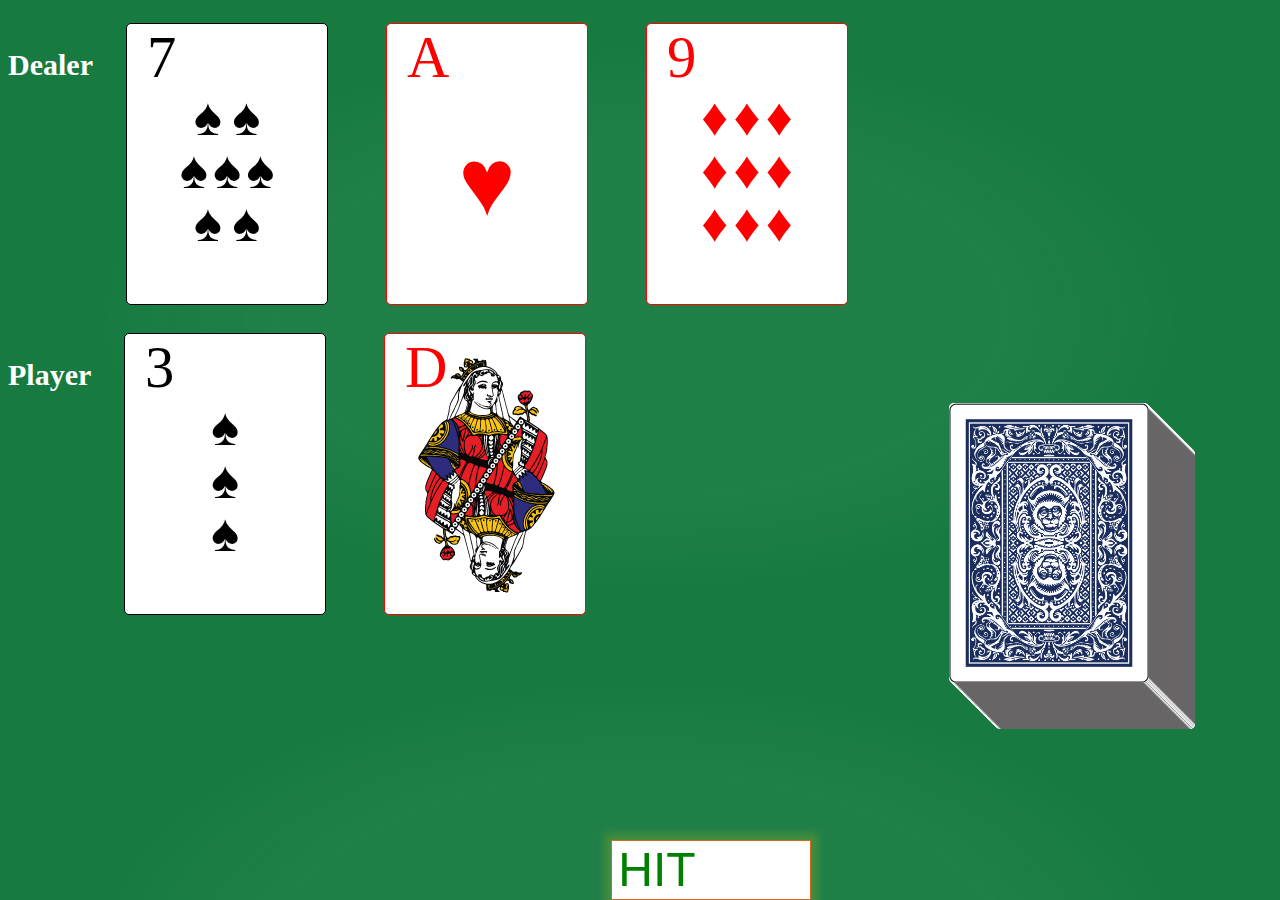
==== commit 16f6cac8: "clean favicon" ====
--- a/index.html
+++ b/index.html
@@ -2,23 +2,7 @@
 <html lang="en">
 
 <head>
-    <link rel="apple-touch-icon" sizes="57x57" href="./assets/favicon/apple-icon-57x57.png">
-    <link rel="apple-touch-icon" sizes="60x60" href="./assets/favicon/apple-icon-60x60.png">
-    <link rel="apple-touch-icon" sizes="72x72" href="./assets/favicon/apple-icon-72x72.png">
-    <link rel="apple-touch-icon" sizes="76x76" href="./assets/favicon/apple-icon-76x76.png">
-    <link rel="apple-touch-icon" sizes="114x114" href="./assets/favicon/apple-icon-114x114.png">
-    <link rel="apple-touch-icon" sizes="120x120" href="./assets/favicon/apple-icon-120x120.png">
-    <link rel="apple-touch-icon" sizes="144x144" href="./assets/favicon/apple-icon-144x144.png">
-    <link rel="apple-touch-icon" sizes="152x152" href="./assets/favicon/apple-icon-152x152.png">
-    <link rel="apple-touch-icon" sizes="180x180" href="./assets/favicon/apple-icon-180x180.png">
-    <link rel="icon" type="image/png" sizes="192x192" href="./assets/favicon/android-icon-192x192.png">
-    <link rel="icon" type="image/png" sizes="32x32" href="./assets/favicon/favicon-32x32.png">
-    <link rel="icon" type="image/png" sizes="96x96" href="./assets/favicon/favicon-96x96.png">
     <link rel="icon" type="image/png" sizes="16x16" href="./assets/favicon/favicon-16x16.png">
-    <link rel="manifest" href="./assets/favicon/manifest.json">
-    <meta name="msapplication-TileColor" content="#ffffff">
-    <meta name="msapplication-TileImage" content="./assets/favicon/ms-icon-144x144.png">
-    <meta name="theme-color" content="#ffffff">
     <meta charset="UTF-8">
     <meta name="viewport" content="width=device-width, initial-scale=1.0">
     <meta http-equiv="X-UA-Compatible" content="ie=edge">
